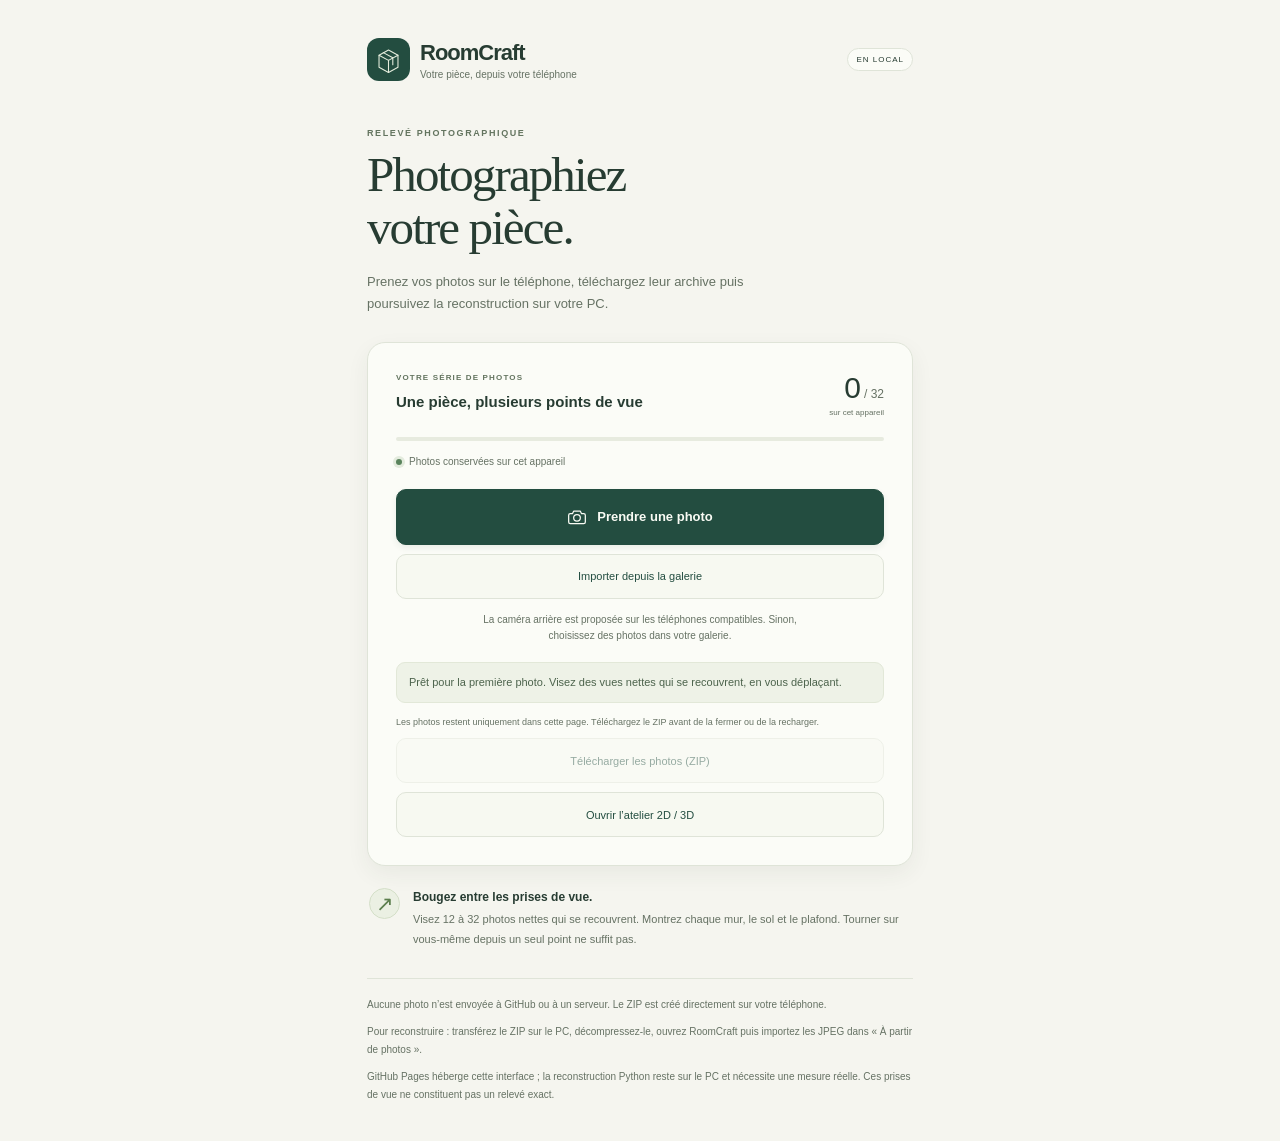
==== docs/index.html @ e4e94421 "Publish standalone phone capture and browser ZIP download" ====
<!doctype html>
<html lang="fr" data-capture-mode="local">
  <head>
    <meta charset="UTF-8" />
    <meta name="viewport" content="width=device-width, initial-scale=1, viewport-fit=cover" />
    <meta name="referrer" content="no-referrer" />
    <meta name="color-scheme" content="light" />
    <meta name="theme-color" content="#234d40" />
    <title>RoomCraft · Photos de votre pièce</title>
    <link rel="stylesheet" href="./styles.css" />
    <script src="./client.js" defer></script>
  </head>
  <body>
    <main>
      <header class="brand">
        <div class="brand-mark" aria-hidden="true">
          <svg viewBox="0 0 36 36" fill="none">
            <path d="M7 27V13l11-6 11 6v14l-11 6-11-6Z" />
            <path d="m7 13 11 6 11-6M18 19v14M12 10l11 6v8" />
          </svg>
        </div>
        <div>
          <strong>RoomCraft</strong>
          <p>L’atelier, depuis votre téléphone</p>
        </div>
        <span class="local-badge">EN LOCAL</span>
      </header>

      <section class="intro" aria-labelledby="page-title">
        <p class="eyebrow">RELEVÉ PHOTOGRAPHIQUE</p>
        <h1 id="page-title">Faites le tour<br />de votre pièce.</h1>
        <p>
          Photographiez les surfaces depuis plusieurs positions. Vos images arrivent dans l’atelier
          ouvert sur votre ordinateur.
        </p>
      </section>

      <section class="capture-card" aria-labelledby="capture-title">
        <div class="card-heading">
          <div>
            <p class="eyebrow">VOTRE SÉRIE DE PHOTOS</p>
            <h2 id="capture-title">Une pièce, plusieurs points de vue</h2>
          </div>
          <div class="count" data-testid="phone-count">
            <strong id="received-count">—</strong><span id="maximum-count">/ 32</span
            ><small>reçues sur le PC</small>
          </div>
        </div>
        <div class="progress-track" aria-hidden="true"><div id="progress-fill"></div></div>
        <p class="connection" id="connection-state">
          <span class="connection-dot" aria-hidden="true"></span
          ><span id="connection-text">Connexion à votre ordinateur…</span>
        </p>

        <button class="primary-button" id="capture-button" type="button" disabled>
          <svg aria-hidden="true" viewBox="0 0 24 24" fill="none">
            <path
              d="M8 5 6.5 8H4a2 2 0 0 0-2 2v8a2 2 0 0 0 2 2h16a2 2 0 0 0 2-2v-8a2 2 0 0 0-2-2h-2.5L16 5H8Z"
            />
            <circle cx="12" cy="13" r="4" />
          </svg>
          Prendre une photo
        </button>
        <input
          id="camera-input"
          data-testid="phone-camera-input"
          aria-label="Prendre une photo avec la caméra arrière"
          type="file"
          accept="image/*"
          capture="environment"
          hidden
        />
        <button class="secondary-button" id="gallery-button" type="button" disabled>
          Importer depuis la galerie
        </button>
        <input
          id="gallery-input"
          data-testid="phone-gallery-input"
          aria-label="Choisir des photos dans la galerie"
          type="file"
          accept="image/*"
          multiple
          hidden
        />
        <p class="camera-note">
          La caméra arrière est proposée sur les téléphones compatibles. Sinon, choisissez des
          photos dans votre galerie.
        </p>

        <div class="status-box" id="status-box" role="status" aria-live="polite" aria-atomic="true">
          <p id="status-text">Préparation de votre session…</p>
        </div>
        <button class="retry-button" id="retry-button" type="button" hidden>
          Vérifier la connexion et le compteur
        </button>
        <p class="expiry" id="expiry-text"></p>
        <button class="secondary-button" id="download-button" type="button" hidden>Télécharger les photos (ZIP)</button>
        <a class="secondary-button atelier-link" id="atelier-link" href="./atelier/" hidden>Ouvrir l’atelier 2D / 3D</a>
      </section>

      <section class="guidance" aria-labelledby="guidance-title">
        <div class="guidance-icon" aria-hidden="true">↗</div>
        <div>
          <h2 id="guidance-title">Bougez entre les prises de vue.</h2>
          <p>
            Visez 12 à 32 photos nettes qui se recouvrent. Montrez chaque mur, le sol et le plafond.
            Tourner sur vous-même depuis un seul point ne suffit pas.
          </p>
        </div>
      </section>

      <section class="recent-section" id="recent-section" aria-labelledby="recent-title" hidden>
        <div class="section-heading">
          <h2 id="recent-title">Derniers envois confirmés</h2>
          <span>JPEG</span>
        </div>
        <ol id="recent-photos" class="recent-photos"></ol>
      </section>

      <footer>
        <p>
          <strong>Gardez RoomCraft ouvert sur le PC.</strong> Votre téléphone et votre ordinateur
          doivent rester sur le même Wi-Fi.
        </p>
        <p>
          Les photos sont préparées en JPEG puis transmises à votre ordinateur. Cette liaison Wi-Fi
          locale en HTTP n’est pas chiffrée : utilisez votre réseau de confiance et fermez la
          session après les prises de vue.
        </p>
        <p class="footer-note">
          La reconstruction et sa calibration par une mesure réelle se poursuivent sur l’ordinateur.
          Ces prises de vue ne constituent pas un scan LiDAR ni un relevé exact.
        </p>
      </footer>
      <noscript
        >Activez JavaScript pour préparer et transmettre les photos à votre ordinateur.</noscript
      >
    </main>
  </body>
</html>
---- docs/styles.css ----
:root {
  font-family: Inter, 'Segoe UI', Arial, sans-serif;
  color: #273c32;
  background: #f5f5ef;
  font-synthesis: none;
  font-size: 15px;
  --green: #234d40;
  --muted: #667264;
  --line: #dfe4d8;
  --paper: #fbfcf7;
}
* {
  box-sizing: border-box;
}
body {
  margin: 0;
  min-width: 280px;
}
main {
  max-width: 590px;
  margin: auto;
  padding: 30px 22px max(28px, env(safe-area-inset-bottom));
}
button,
input {
  font: inherit;
}
button {
  cursor: pointer;
  touch-action: manipulation;
  -webkit-tap-highlight-color: transparent;
}
button:disabled {
  cursor: wait;
  opacity: 0.46;
}
.atelier-link { display:block; text-decoration:none; text-align:center; box-sizing:border-box; }
button:focus-visible {
  outline: 3px solid #8dbb9f;
  outline-offset: 4px;
}
[hidden] {
  display: none !important;
}
.brand {
  display: flex;
  align-items: center;
  gap: 10px;
  margin-bottom: 43px;
}
.brand-mark {
  display: grid;
  place-items: center;
  width: 43px;
  height: 43px;
  border-radius: 12px;
  background: var(--green);
  flex: 0 0 auto;
}
.brand-mark svg {
  width: 31px;
  height: 31px;
  stroke: #e5eddd;
  stroke-width: 1.25;
  stroke-linecap: round;
  stroke-linejoin: round;
}
.brand strong {
  font-size: 22px;
  letter-spacing: -1px;
  font-weight: 650;
}
.brand strong span {
  font-size: 9px;
  letter-spacing: 0;
  vertical-align: top;
  margin-left: 3px;
}
.brand p {
  margin: 3px 0 0;
  color: var(--muted);
  font-size: 10px;
}
.local-badge {
  margin-left: auto;
  font-size: 8px;
  letter-spacing: 1px;
  border: 1px solid var(--line);
  border-radius: 20px;
  padding: 6px 8px;
  white-space: nowrap;
  background: var(--paper);
}
.eyebrow {
  font-size: 9px;
  font-weight: 700;
  letter-spacing: 1.6px;
  color: #63745f;
  margin: 0 0 11px;
}
.intro h1 {
  font-family: Georgia, 'Times New Roman', serif;
  font-size: clamp(36px, 9vw, 49px);
  line-height: 1.08;
  letter-spacing: -1.9px;
  font-weight: 400;
  margin: 0 0 16px;
}
.intro > p:last-child {
  font-size: 13px;
  line-height: 1.7;
  max-width: 390px;
  color: var(--muted);
  margin: 0 0 27px;
}
.capture-card {
  padding: 23px 20px 19px;
  border: 1px solid var(--line);
  border-radius: 18px;
  background: var(--paper);
  box-shadow: 0 8px 22px #293e3010;
}
.card-heading {
  display: flex;
  align-items: flex-start;
  gap: 12px;
}
.card-heading > div:first-child {
  flex: 1;
  min-width: 0;
}
.card-heading .eyebrow {
  font-size: 8px;
  letter-spacing: 1.15px;
  margin: 2px 0 9px;
}
.card-heading h2 {
  font-size: 15px;
  line-height: 1.4;
  font-weight: 600;
  margin: 0;
  max-width: 230px;
}
.count {
  min-width: 85px;
  text-align: right;
  white-space: nowrap;
}
.count strong {
  font-size: 30px;
  font-weight: 500;
  letter-spacing: -1px;
}
.count > span {
  font-size: 12px;
  color: var(--muted);
  margin-left: 4px;
}
.count small {
  display: block;
  font-size: 8px;
  color: var(--muted);
  margin-top: 3px;
}
.progress-track {
  height: 4px;
  overflow: hidden;
  background: #e7ebdf;
  border-radius: 3px;
  margin: 20px 0 14px;
}
.progress-track > div {
  height: 100%;
  width: 0;
  background: #7e9c6a;
  transition: width 0.2s;
}
.connection {
  display: flex;
  align-items: center;
  gap: 7px;
  color: var(--muted);
  font-size: 10px;
  margin: 0 0 19px;
  line-height: 1.45;
}
.connection-dot {
  width: 6px;
  height: 6px;
  flex: 0 0 auto;
  border-radius: 50%;
  background: #9b9e91;
}
.connection.connected .connection-dot {
  background: #59835c;
  box-shadow: 0 0 0 3px #e3ebdd;
}
.connection.problem .connection-dot {
  background: #b4783d;
}
.primary-button,
.secondary-button {
  display: flex;
  align-items: center;
  justify-content: center;
  gap: 10px;
  width: 100%;
  min-height: 52px;
  border-radius: 10px;
  font-size: 13px;
  font-weight: 600;
  padding: 14px 13px;
}
.primary-button {
  background: var(--green);
  border: 1px solid var(--green);
  color: #f9fbf4;
  box-shadow: 0 3px 6px #234d4015;
}
.primary-button:not(:disabled):active {
  background: #356750;
}
.primary-button svg {
  width: 20px;
  height: 20px;
  stroke: currentColor;
  stroke-width: 1.5;
  stroke-linecap: round;
  stroke-linejoin: round;
}
.secondary-button {
  margin-top: 9px;
  min-height: 45px;
  border: 1px solid var(--line);
  color: var(--green);
  background: #f7f9f1;
  font-weight: 500;
  font-size: 11px;
}
.secondary-button:not(:disabled):active {
  background: #e8efdf;
}
.camera-note {
  font-size: 10px;
  line-height: 1.6;
  color: var(--muted);
  text-align: center;
  margin: 13px 5px 18px;
}
.status-box {
  background: #eef2e7;
  border: 1px solid #e2e8d8;
  border-radius: 9px;
  padding: 11px 12px;
}
.status-box p {
  font-size: 11px;
  line-height: 1.6;
  margin: 0;
  color: #4c634c;
  overflow-wrap: anywhere;
}
.status-box.error {
  background: #fbf0e0;
  border-color: #ebd9b9;
}
.status-box.error p {
  color: #805a2c;
}
.retry-button {
  border: 0;
  border-bottom: 1px solid #8da184;
  background: transparent;
  color: var(--green);
  font-size: 11px;
  padding: 5px 0;
  margin-top: 10px;
  text-align: left;
  line-height: 1.6;
}
.expiry {
  font-size: 9px;
  color: var(--muted);
  margin: 12px 0 0;
  line-height: 1.6;
}
.expiry:empty {
  display: none;
}
.guidance {
  display: flex;
  gap: 13px;
  margin: 22px 2px 26px;
  padding: 0;
}
.guidance-icon {
  border: 1px solid #d4dfc8;
  color: #5c7e4d;
  width: 31px;
  height: 31px;
  flex: 0 0 auto;
  display: grid;
  place-items: center;
  border-radius: 50%;
  background: #ebf0e3;
  font-size: 21px;
}
.guidance h2 {
  font-size: 12px;
  font-weight: 600;
  margin: 2px 0 6px;
}
.guidance p {
  font-size: 11px;
  line-height: 1.75;
  color: var(--muted);
  margin: 0;
}
.section-heading {
  display: flex;
  align-items: center;
  justify-content: space-between;
  padding-bottom: 12px;
  border-bottom: 1px solid var(--line);
}
.section-heading h2 {
  font-size: 11px;
  font-weight: 600;
  margin: 0;
}
.section-heading span {
  font-size: 8px;
  color: var(--muted);
  letter-spacing: 1px;
}
.recent-photos {
  list-style: none;
  padding: 0;
  margin: 0;
}
.recent-photos li {
  display: flex;
  align-items: center;
  gap: 12px;
  padding: 12px 0;
  border-bottom: 1px solid var(--line);
}
.recent-photos img {
  width: 56px;
  height: 43px;
  object-fit: cover;
  border-radius: 6px;
  background: #e9ecdf;
  flex: 0 0 auto;
}
.recent-photos li > div {
  min-width: 0;
  flex: 1;
}
.recent-photos strong {
  display: block;
  overflow: hidden;
  text-overflow: ellipsis;
  white-space: nowrap;
  font-size: 10px;
  font-weight: 500;
  margin-bottom: 5px;
}
.recent-photos small {
  font-size: 9px;
  color: var(--muted);
}
.sent-check {
  display: grid;
  place-items: center;
  width: 20px;
  height: 20px;
  border-radius: 50%;
  color: #58754d;
  background: #e6eeda;
  font-size: 12px;
  flex: 0 0 auto;
}
footer {
  border-top: 1px solid var(--line);
  padding-top: 17px;
  margin-top: 29px;
}
footer p {
  font-size: 10px;
  line-height: 1.75;
  color: var(--muted);
  margin: 0 0 10px;
}
footer strong {
  font-weight: 600;
  color: #52644f;
}
footer .footer-note {
  font-size: 9px;
  color: #7b8575;
}
noscript {
  display: block;
  margin-top: 20px;
  border: 1px solid #b4783d;
  border-radius: 8px;
  padding: 14px;
  font-size: 13px;
  line-height: 1.6;
}
@media (min-width: 520px) {
  main {
    padding-top: 38px;
  }
  .capture-card {
    padding: 28px;
  }
  .brand {
    margin-bottom: 47px;
  }
  .card-heading h2 {
    max-width: none;
  }
  .primary-button {
    min-height: 56px;
  }
  .camera-note {
    max-width: 360px;
    margin-left: auto;
    margin-right: auto;
  }
}
@media (max-width: 340px) {
  main {
    padding-left: 14px;
    padding-right: 14px;
  }
  .capture-card {
    padding: 18px 15px;
  }
  .local-badge {
    display: none;
  }
  .card-heading h2 {
    font-size: 14px;
  }
  .count {
    min-width: 70px;
  }
}
@media (prefers-reduced-motion: reduce) {
  * {
    transition: none !important;
  }
}
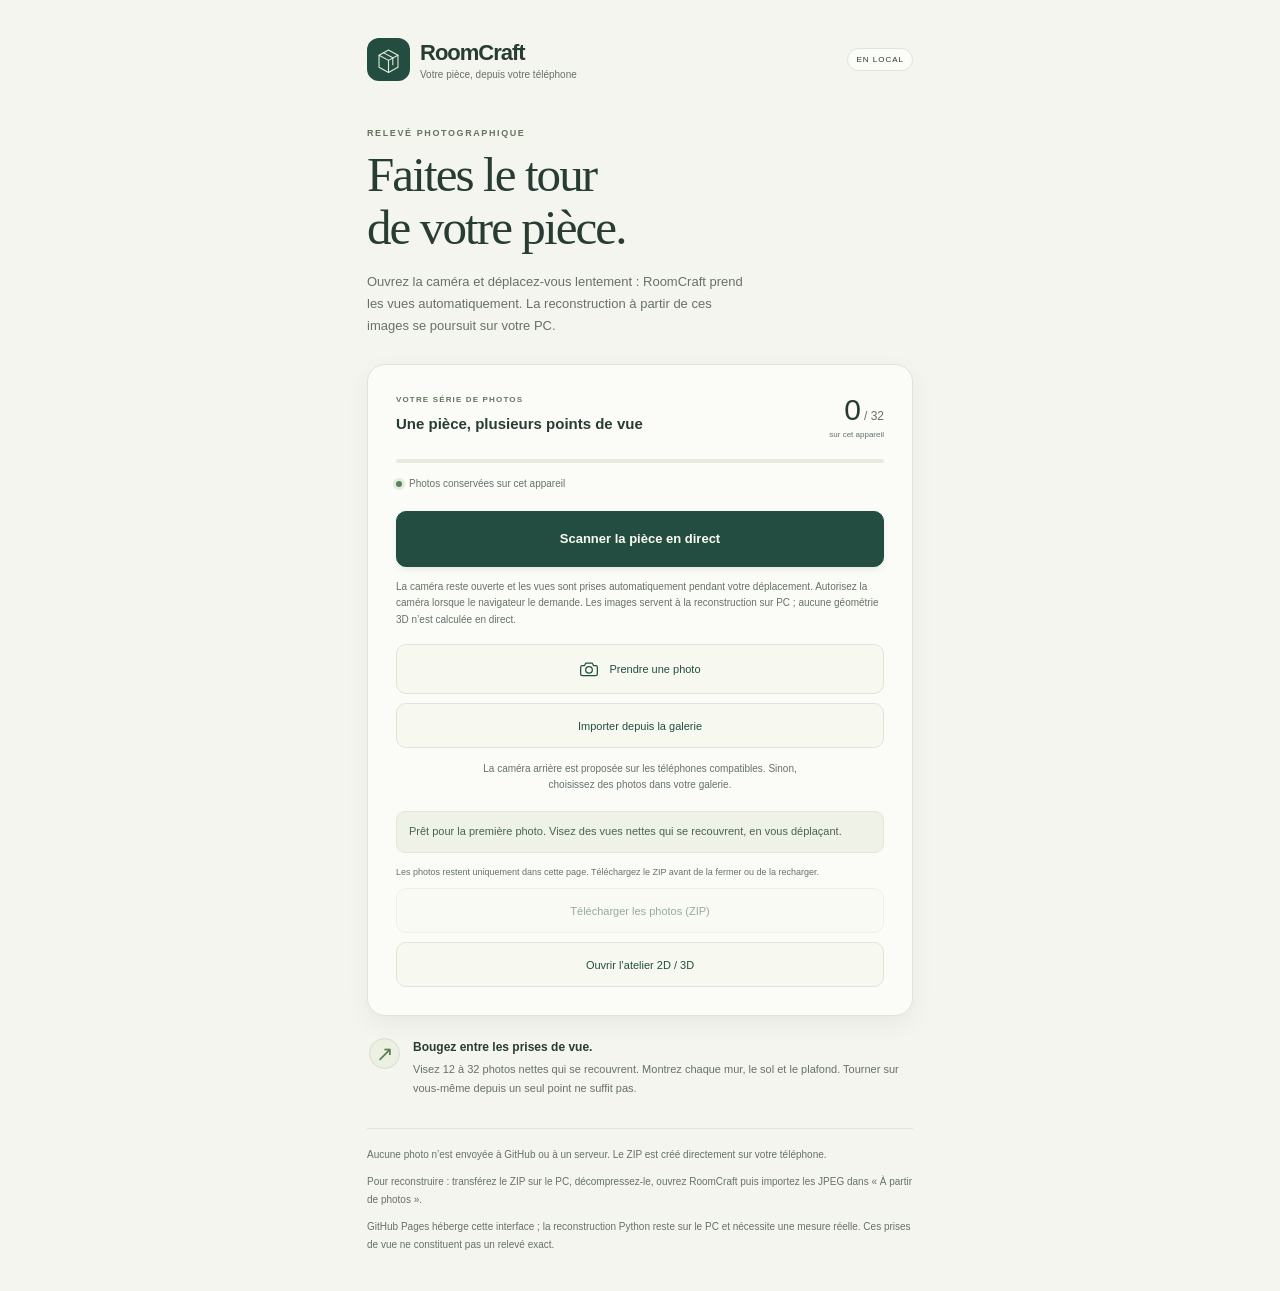
==== commit bc8acecd: "Add hands-free live camera room capture Live rear-camera preview and automatic JPEG views. Local cap" ====
--- a/docs/index.html
+++ b/docs/index.html
@@ -7,8 +7,8 @@
     <meta name="color-scheme" content="light" />
     <meta name="theme-color" content="#234d40" />
     <title>RoomCraft · Photos de votre pièce</title>
-    <link rel="stylesheet" href="./styles.css" />
-    <script src="./client.js" defer></script>
+    <link rel="stylesheet" href="./styles.css?v=20261022-scan" />
+    <script src="./client.js?v=20261022-scan" defer></script>
   </head>
   <body>
     <main>
@@ -52,7 +52,45 @@
           ><span id="connection-text">Connexion à votre ordinateur…</span>
         </p>
 
-        <button class="primary-button" id="capture-button" type="button" disabled>
+        <button class="primary-button" id="scan-start" type="button" disabled>
+          Scanner la pièce en direct
+        </button>
+        <section
+          class="live-scan"
+          id="live-scan"
+          role="dialog"
+          aria-modal="true"
+          aria-label="Caméra du scan"
+          hidden
+        >
+          <div class="viewfinder">
+            <video
+              id="scan-video"
+              autoplay
+              muted
+              playsinline
+              aria-label="Aperçu de la caméra arrière"
+            ></video>
+            <div class="scan-reticle" aria-hidden="true"></div>
+            <span class="scan-badge">CAPTURE AUTOMATIQUE</span>
+            <span class="scan-count" id="scan-count">0 / 32 vues</span>
+          </div>
+          <p class="scan-feedback" id="scan-feedback" role="status" aria-live="polite">
+            Ouverture de la caméra…
+          </p>
+          <p class="scan-tip">
+            Avancez lentement autour de la pièce, en gardant une partie de la vue précédente.
+            Montrez aussi les angles, le sol et le plafond.
+          </p>
+          <button class="primary-button" id="scan-stop" type="button">Terminer le scan</button>
+        </section>
+        <p class="scan-explanation" id="scan-explanation">
+          La caméra reste ouverte et les vues sont prises automatiquement pendant votre déplacement.
+          Autorisez la caméra lorsque le navigateur le demande. Les images servent à la
+          reconstruction sur PC ; aucune géométrie 3D n’est calculée en direct.
+        </p>
+
+        <button class="secondary-button" id="capture-button" type="button" disabled>
           <svg aria-hidden="true" viewBox="0 0 24 24" fill="none">
             <path
               d="M8 5 6.5 8H4a2 2 0 0 0-2 2v8a2 2 0 0 0 2 2h16a2 2 0 0 0 2-2v-8a2 2 0 0 0-2-2h-2.5L16 5H8Z"
@@ -94,8 +132,12 @@
           Vérifier la connexion et le compteur
         </button>
         <p class="expiry" id="expiry-text"></p>
-        <button class="secondary-button" id="download-button" type="button" hidden>Télécharger les photos (ZIP)</button>
-        <a class="secondary-button atelier-link" id="atelier-link" href="./atelier/" hidden>Ouvrir l’atelier 2D / 3D</a>
+        <button class="secondary-button" id="download-button" type="button" hidden>
+          Télécharger les photos (ZIP)
+        </button>
+        <a class="secondary-button atelier-link" id="atelier-link" href="./atelier/" hidden
+          >Ouvrir l’atelier 2D / 3D</a
+        >
       </section>
 
       <section class="guidance" aria-labelledby="guidance-title">
--- a/docs/styles.css
+++ b/docs/styles.css
@@ -34,7 +34,12 @@
   cursor: wait;
   opacity: 0.46;
 }
-.atelier-link { display:block; text-decoration:none; text-align:center; box-sizing:border-box; }
+.atelier-link {
+  display: block;
+  text-decoration: none;
+  text-align: center;
+  box-sizing: border-box;
+}
 button:focus-visible {
   outline: 3px solid #8dbb9f;
   outline-offset: 4px;
@@ -220,7 +225,8 @@
 .primary-button:not(:disabled):active {
   background: #356750;
 }
-.primary-button svg {
+.primary-button svg,
+.secondary-button svg {
   width: 20px;
   height: 20px;
   stroke: currentColor;
@@ -246,6 +252,73 @@
   color: var(--muted);
   text-align: center;
   margin: 13px 5px 18px;
+}
+.scan-explanation,
+.scan-tip {
+  font-size: 10px;
+  color: var(--muted);
+  line-height: 1.65;
+  margin: 12px 0 16px;
+}
+.live-scan {
+  position: fixed;
+  inset: 0;
+  z-index: 20;
+  display: flex;
+  flex-direction: column;
+  max-width: 590px;
+  margin: auto;
+  padding: max(12px, env(safe-area-inset-top)) 14px max(16px, env(safe-area-inset-bottom));
+  background: var(--paper);
+  overflow: auto;
+}
+.viewfinder {
+  position: relative;
+  overflow: hidden;
+  border-radius: 12px;
+  background: #15251f;
+  flex: 1;
+  min-height: 180px;
+}
+.viewfinder video {
+  display: block;
+  width: 100%;
+  height: 100%;
+  object-fit: contain;
+}
+.scan-reticle {
+  position: absolute;
+  inset: 24%;
+  border: 1px solid #ffffff80;
+  border-radius: 16px;
+  pointer-events: none;
+}
+.scan-badge {
+  position: absolute;
+  top: 12px;
+  left: 12px;
+  padding: 7px 9px;
+  color: #fff;
+  background: #153a2acc;
+  border-radius: 20px;
+  font-size: 8px;
+  letter-spacing: 1px;
+}
+.scan-count {
+  position: absolute;
+  bottom: 12px;
+  right: 12px;
+  padding: 8px 11px;
+  color: white;
+  background: #153a2acc;
+  border-radius: 20px;
+  font-size: 12px;
+}
+.scan-feedback {
+  font-size: 12px;
+  font-weight: 600;
+  line-height: 1.6;
+  margin: 12px 0 0;
 }
 .status-box {
   background: #eef2e7;
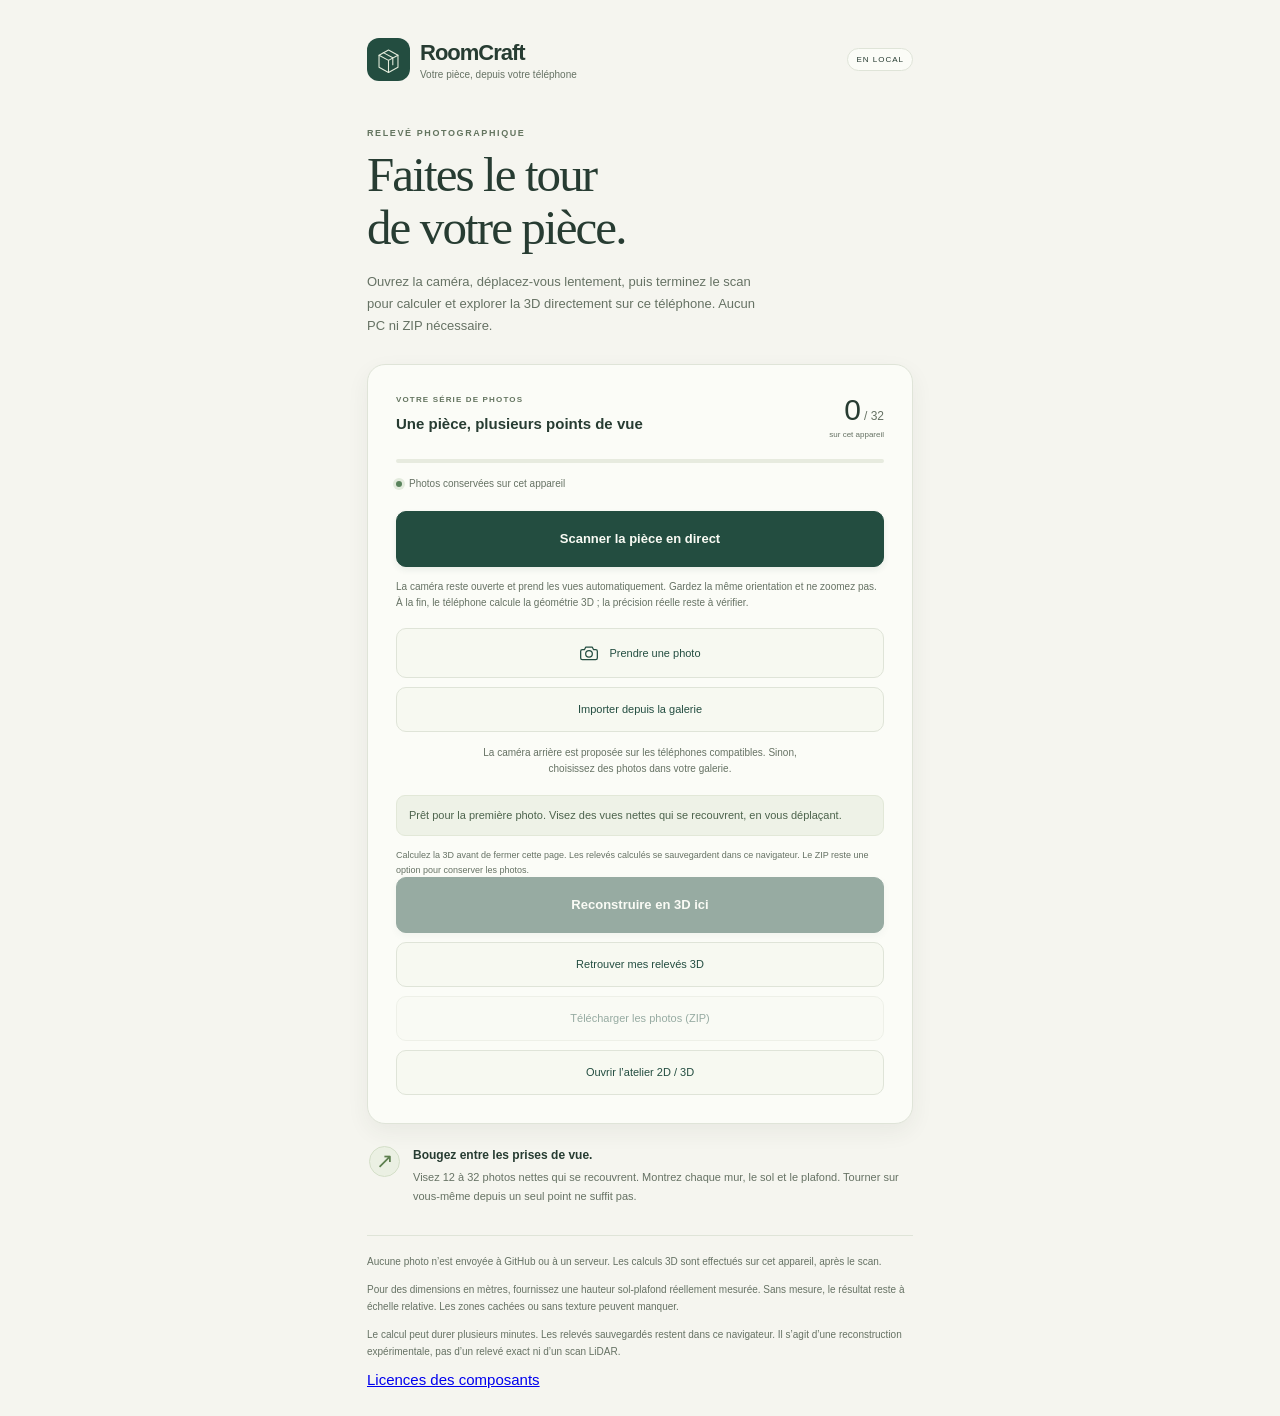
==== commit 320fe9a5: "Reconstruct rooms locally on the phone Captured views are processed locally by COLMAP WebAssembly. C" ====
--- a/docs/index.html
+++ b/docs/index.html
@@ -7,8 +7,8 @@
     <meta name="color-scheme" content="light" />
     <meta name="theme-color" content="#234d40" />
     <title>RoomCraft · Photos de votre pièce</title>
-    <link rel="stylesheet" href="./styles.css?v=20261022-scan" />
-    <script src="./client.js?v=20261022-scan" defer></script>
+    <link rel="stylesheet" href="./styles.css?v=20261022-phone3d" />
+    <script src="./client.js?v=20261022-phone3d" defer></script>
   </head>
   <body>
     <main>
@@ -132,6 +132,12 @@
           Vérifier la connexion et le compteur
         </button>
         <p class="expiry" id="expiry-text"></p>
+        <button class="primary-button" id="reconstruct-phone" type="button" hidden>
+          Reconstruire en 3D ici
+        </button>
+        <button class="secondary-button" id="saved-phone" type="button" hidden>
+          Retrouver mes relevés 3D
+        </button>
         <button class="secondary-button" id="download-button" type="button" hidden>
           Télécharger les photos (ZIP)
         </button>
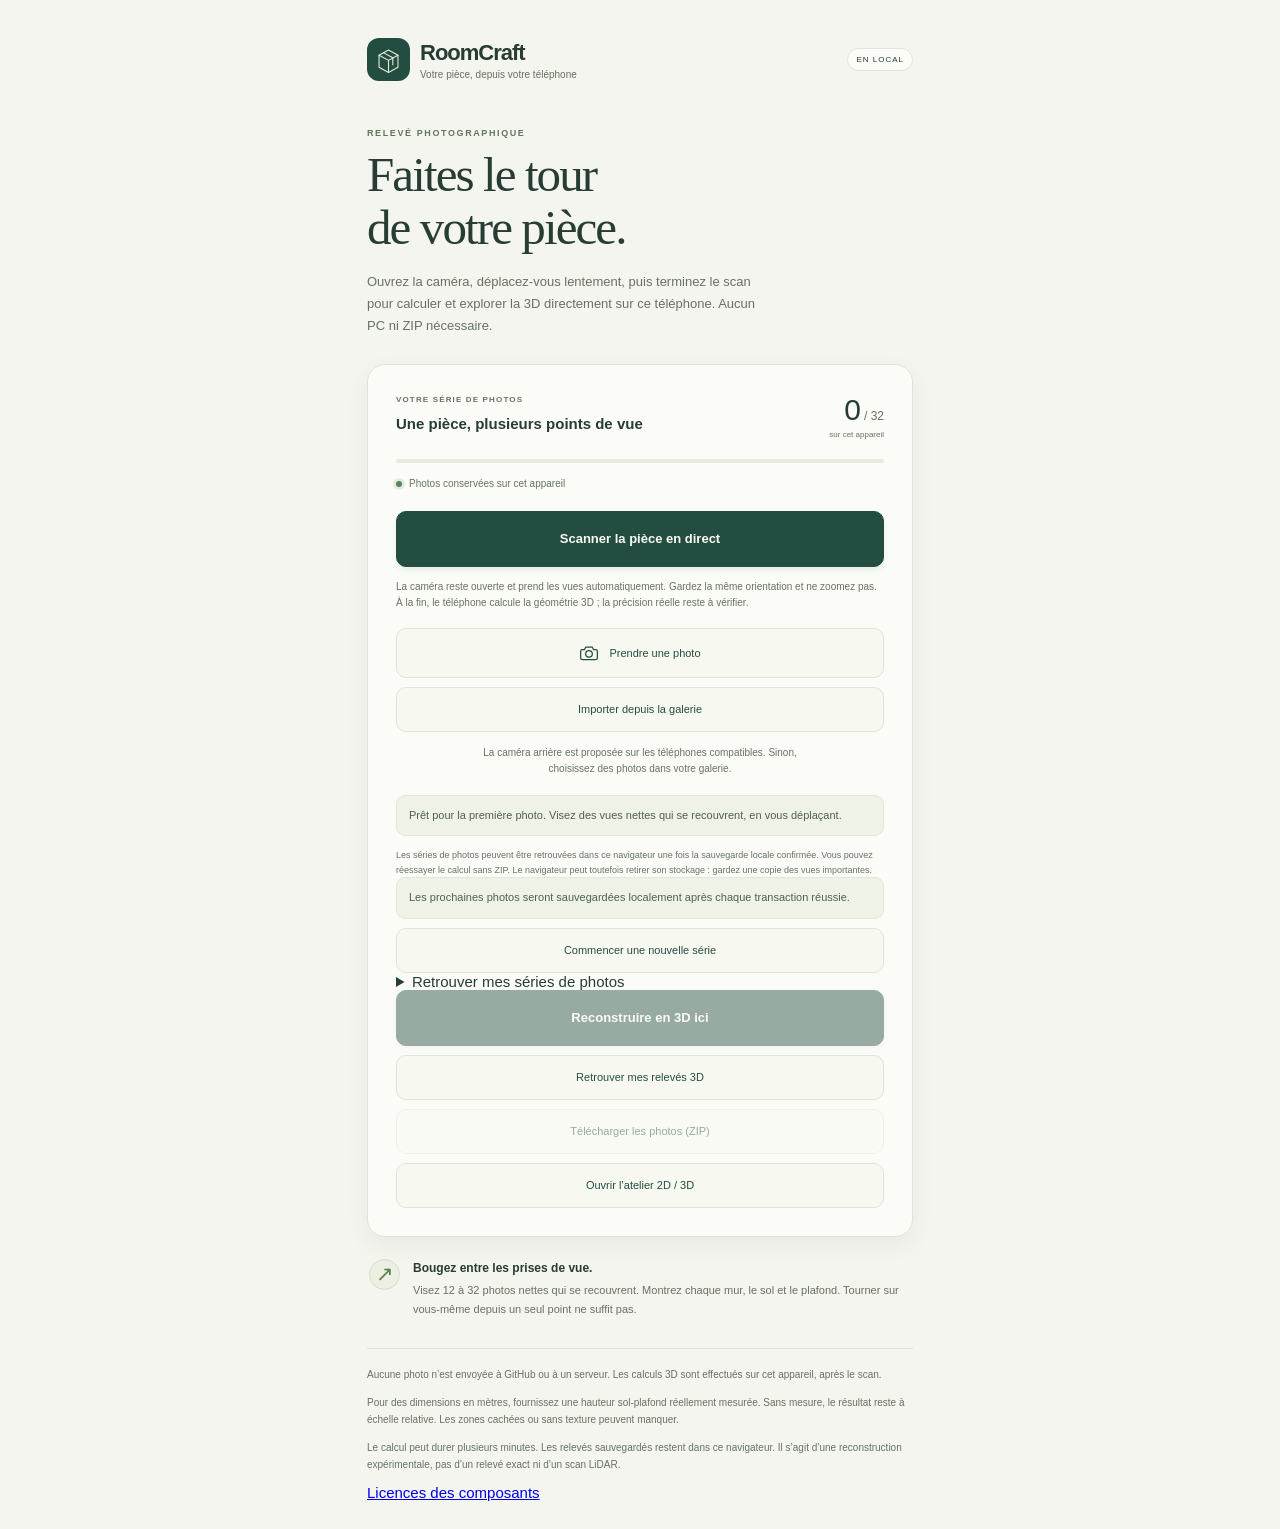
==== commit b602d6a2: "Publier le diagnostic et la sauvegarde locale du scan mobile" ====
--- a/docs/index.html
+++ b/docs/index.html
@@ -8,7 +8,7 @@
     <meta name="theme-color" content="#234d40" />
     <title>RoomCraft · Photos de votre pièce</title>
     <link rel="stylesheet" href="./styles.css?v=20261022-phone3d" />
-    <script src="./client.js?v=20261022-phone3d" defer></script>
+    <script src="./client.js?v=20261023-diagnostics-capture" defer></script>
   </head>
   <body>
     <main>
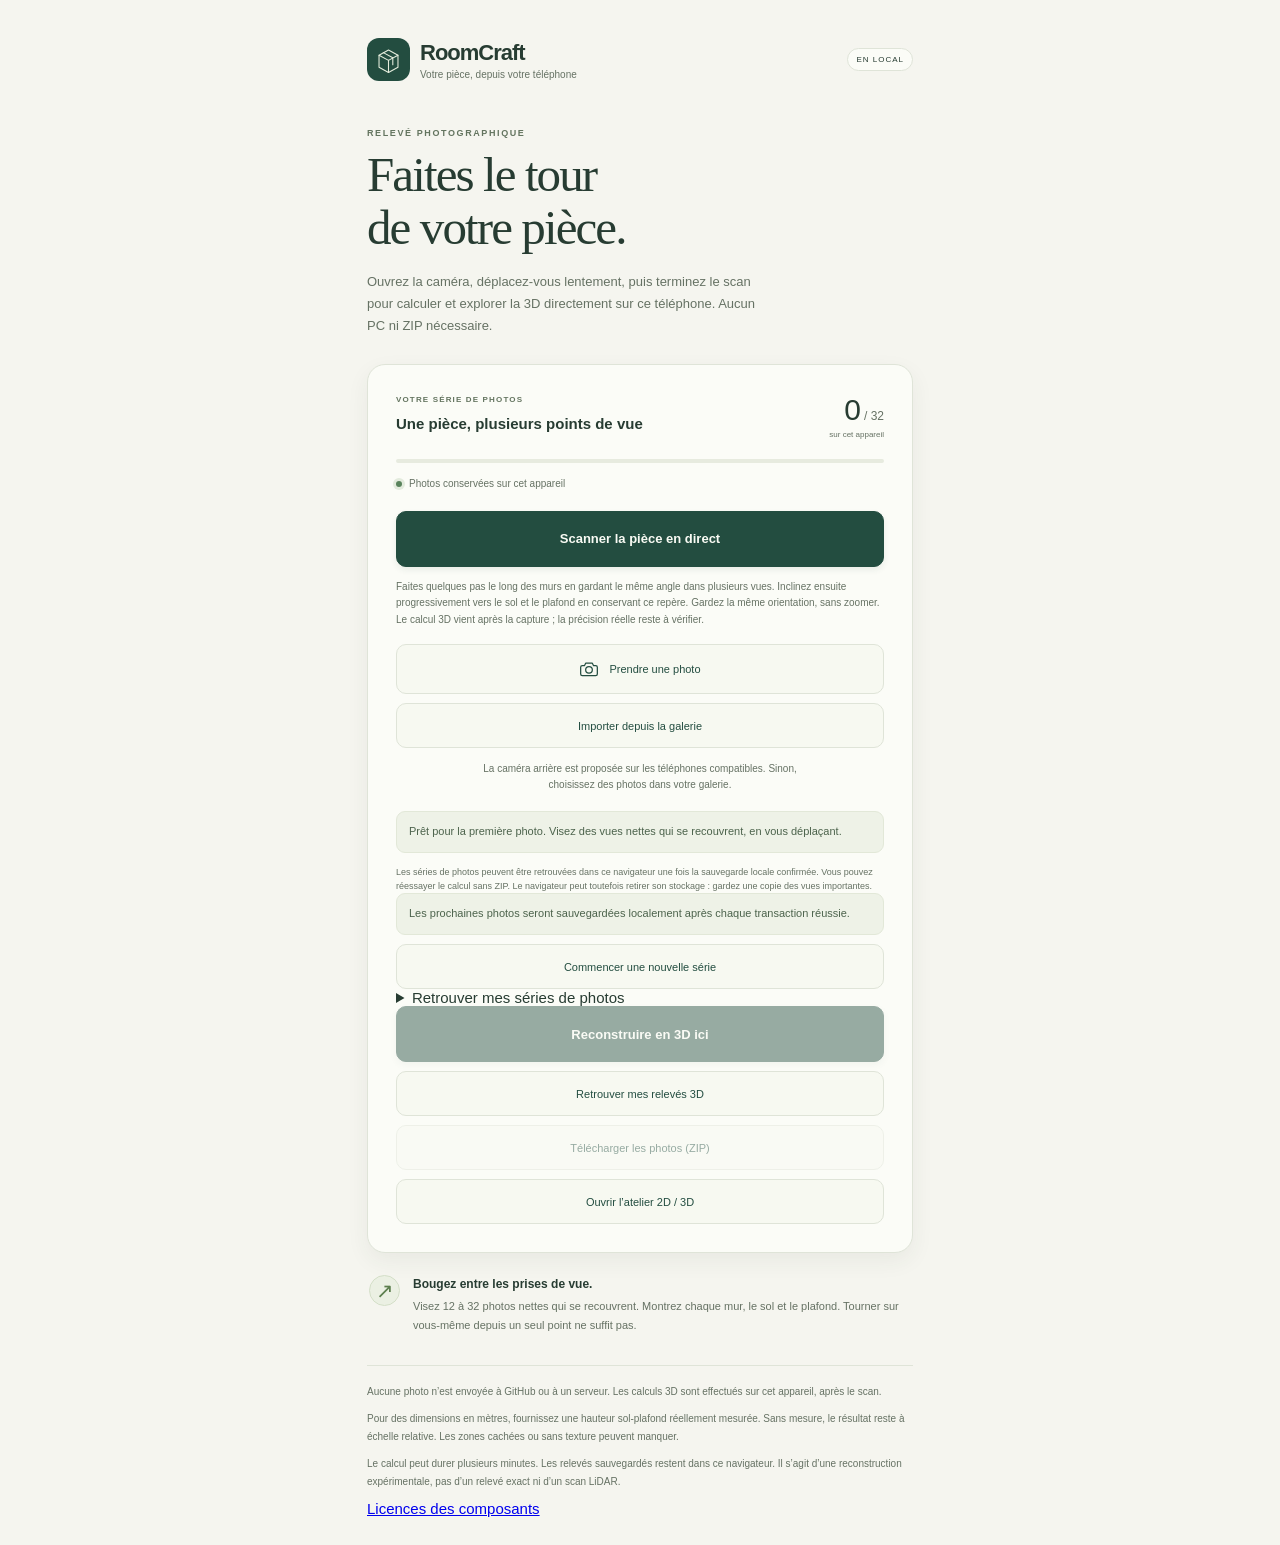
==== commit 76fa9d64: "Improve phone capture continuity and add extended local reconstruction search" ====
--- a/docs/index.html
+++ b/docs/index.html
@@ -8,7 +8,7 @@
     <meta name="theme-color" content="#234d40" />
     <title>RoomCraft · Photos de votre pièce</title>
     <link rel="stylesheet" href="./styles.css?v=20261022-phone3d" />
-    <script src="./client.js?v=20261023-diagnostics-capture" defer></script>
+    <script src="./client.js?v=20261026-scan-retry" defer></script>
   </head>
   <body>
     <main>
@@ -79,9 +79,19 @@
             Ouverture de la caméra…
           </p>
           <p class="scan-tip">
-            Avancez lentement autour de la pièce, en gardant une partie de la vue précédente.
-            Montrez aussi les angles, le sol et le plafond.
+            1. Faites quelques pas le long des murs et gardez le même angle visible dans plusieurs
+            vues. 2. Inclinez progressivement vers le sol, puis le plafond, en gardant ce repère.
+            Gardez la même orientation, sans zoomer ; ne tournez pas seulement sur place.
           </p>
+          <figure id="scan-reference" hidden>
+            <img
+              id="scan-reference-image"
+              alt="Dernière vue conservée, repère visuel pour la suivante"
+            />
+            <figcaption>
+              Gardez une partie de cette vue. Ce repère ne mesure pas la couverture 3D.
+            </figcaption>
+          </figure>
           <button class="primary-button" id="scan-stop" type="button">Terminer le scan</button>
         </section>
         <p class="scan-explanation" id="scan-explanation">
